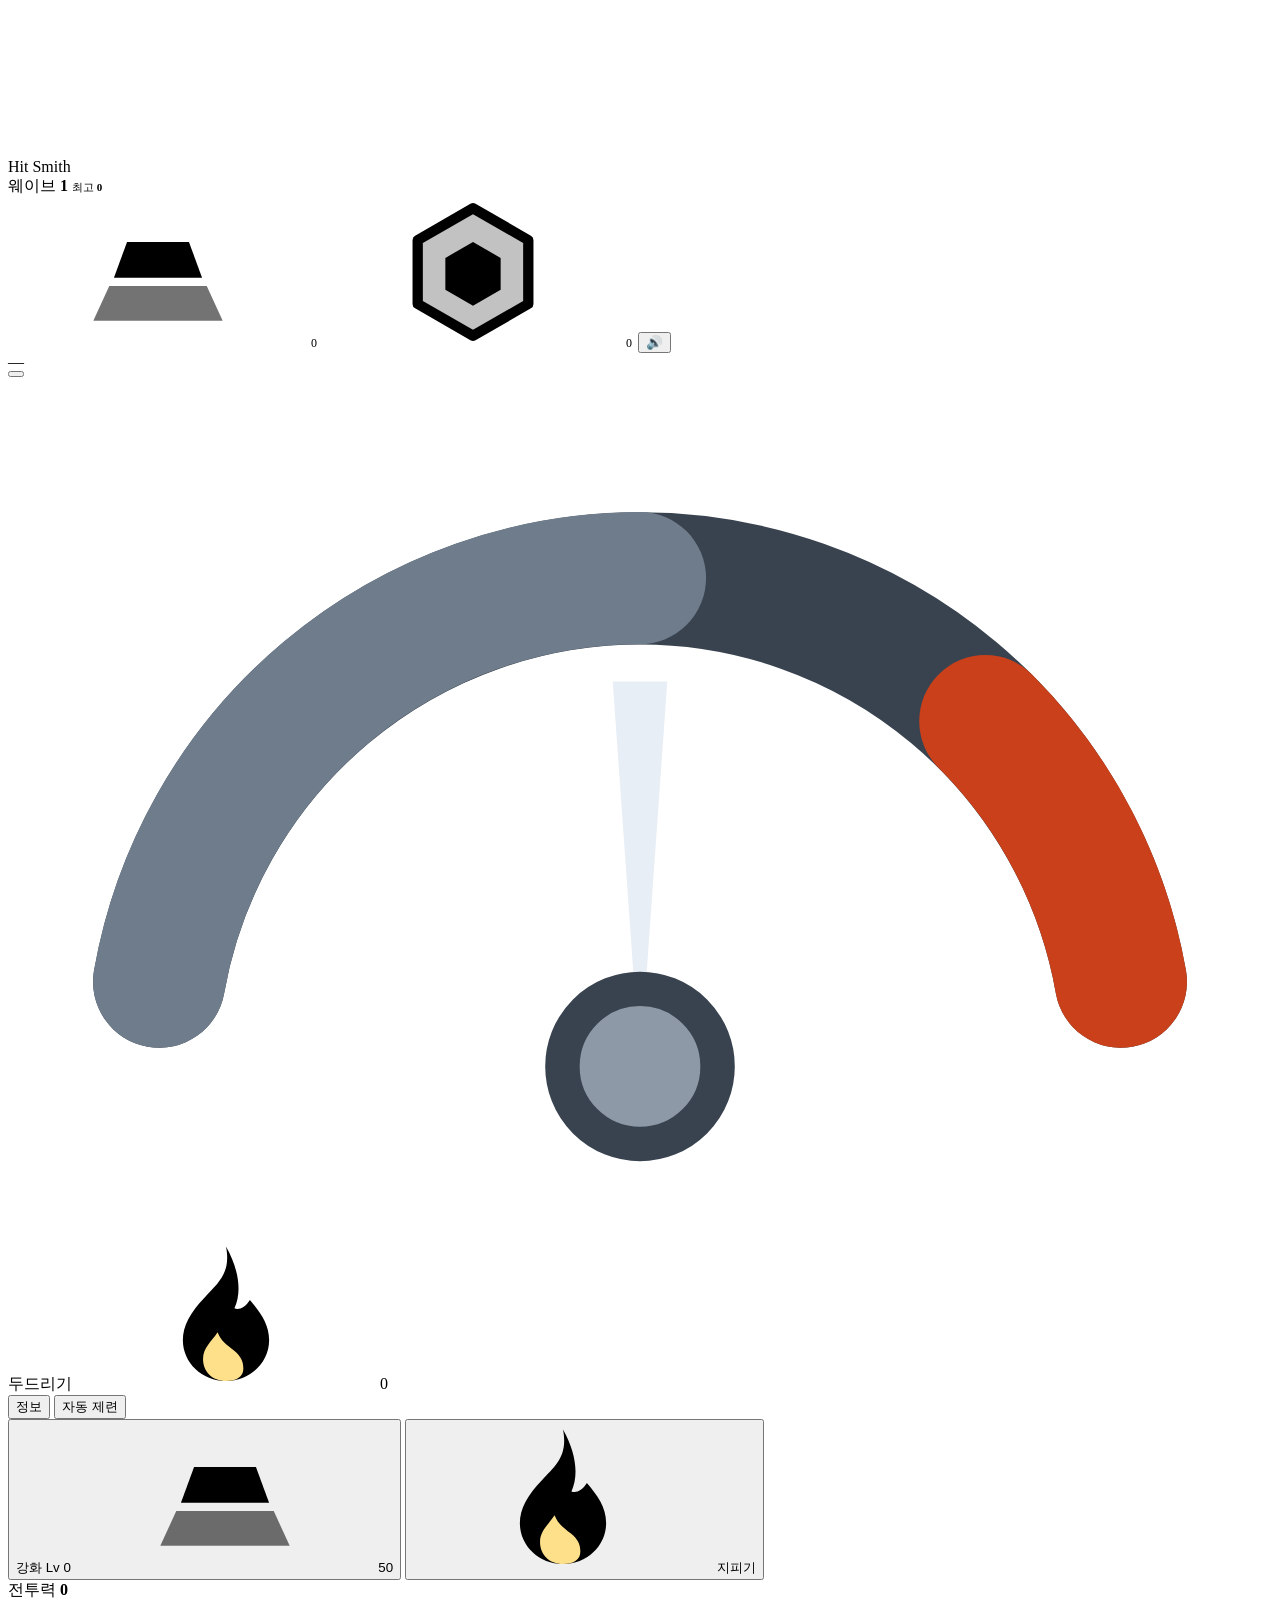
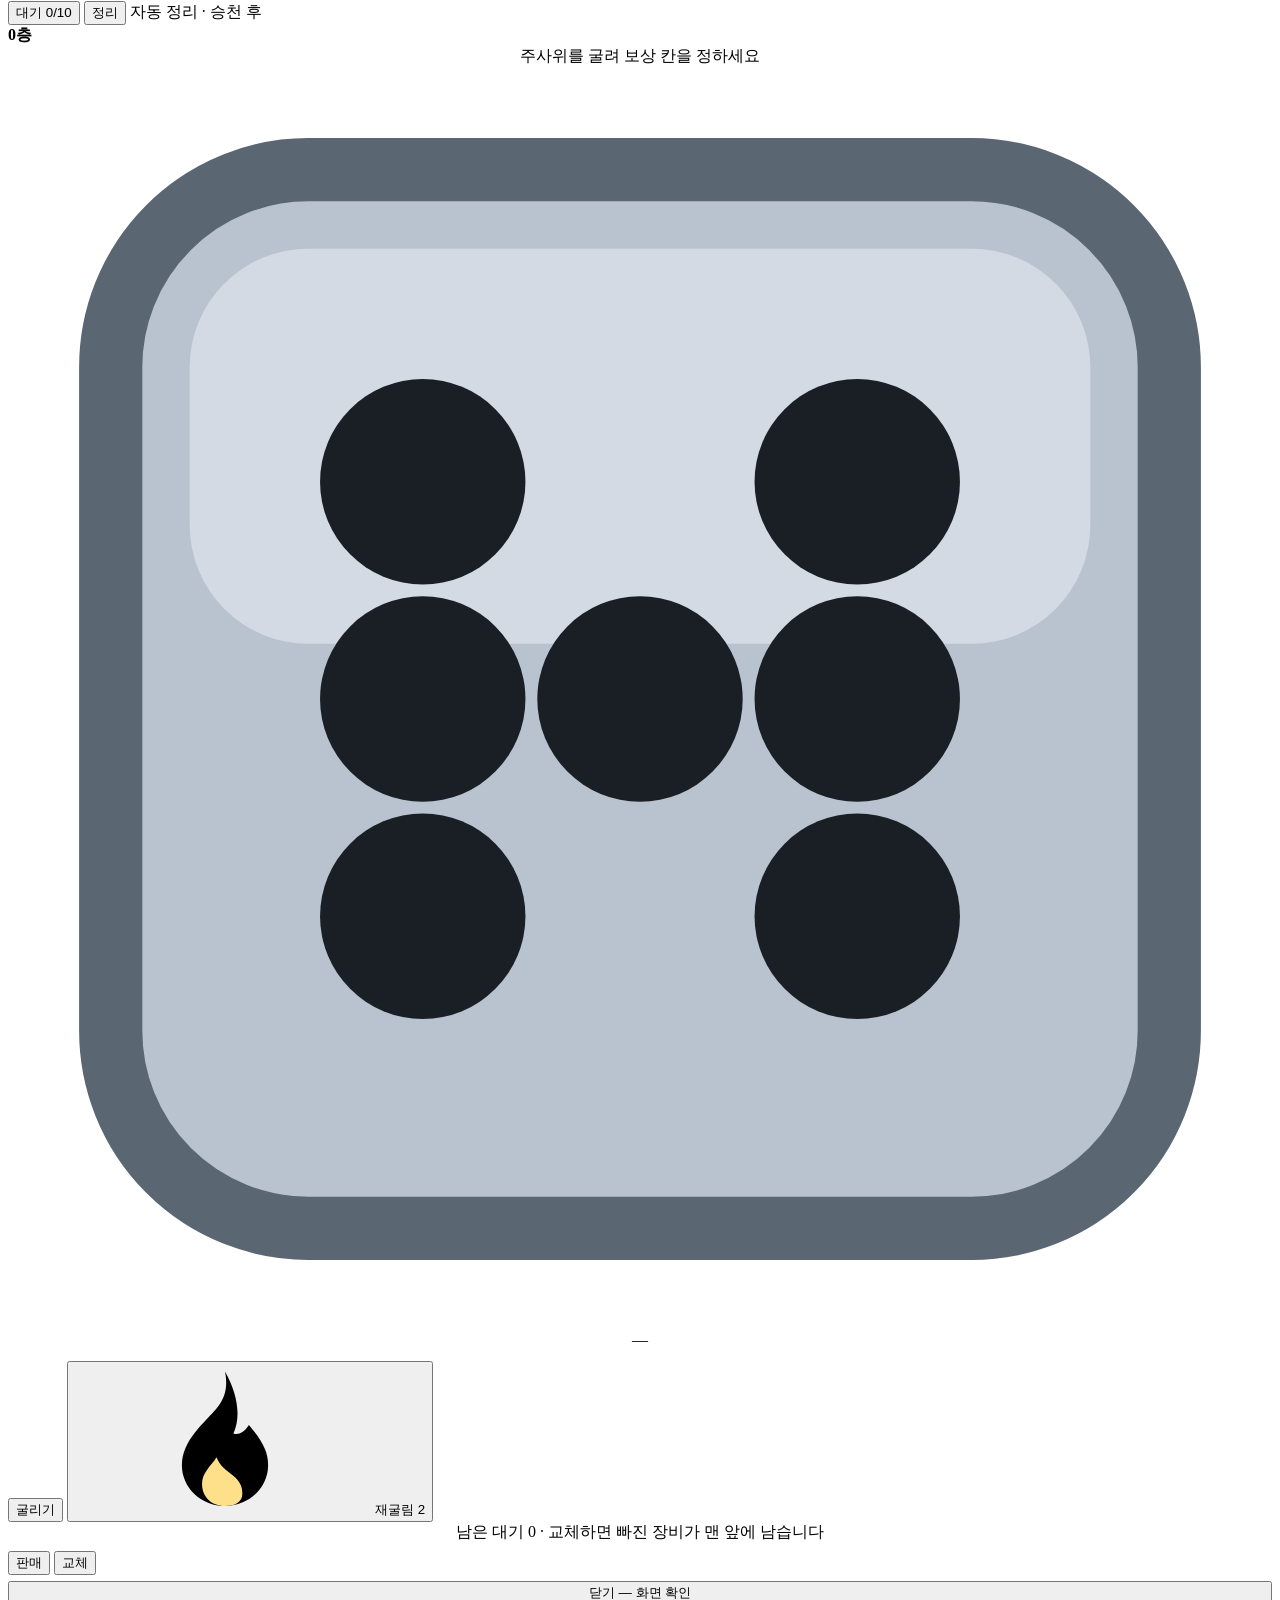
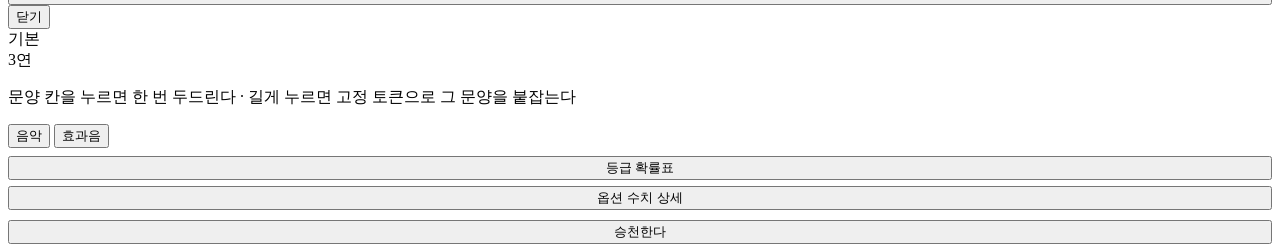
==== src/parts/20-body.html @ b0823019 "050 검증 통과 - 소스 조각화 src/parts 19조각 + manifest, tools/build.js(--check), smoke와 checklist 맨 앞 --check," ====
</style>
</head>
<body>
<div id="stage"></div><!-- 뒤 겹 캔버스: 배경·화로·모루 (007/008) -->
<div id="fx"></div><!-- 앞 겹 캔버스: 불티·바운스 (008) -->

<!-- ══ 인라인 SVG 심볼 — 재화·UI 6개만 ══
     부위 아이콘 18개는 011 에서 지웠다. 009 가 픽셀 스프라이트로 갈아탄 뒤
     캔버스 없는 환경(node harness)의 폴백으로만 남아 있었는데, harness 는
     로직 검사용이고 아이콘 픽셀은 검사 대상이 아니다 — 폴백을 위해 4KB 를
     두 벌 유지하는 것이 원칙 2(최소 해법)에 어긋난다. 지금은 캔버스가 없으면
     빈 칸이 나온다.
     아래 6개는 DOM 에 직접 박혀 있어 스프라이트로 대체되지 않는다.
     016 이 더했던 톱니(s-cog)는 **027 이 걷었다** — 그 버튼이 열던 설정 팝업이
     없어졌다. 심볼도 같이 지운다(쓰는 곳 없는 그림을 남기지 않는다, 원칙 2). -->
<svg id="sprite" xmlns="http://www.w3.org/2000/svg"><defs>

<!-- ── 재화·UI ── -->
<symbol id="s-gold" viewBox="0 0 32 32">
  <path d="M5.6 19h20.8l3.4 7.4H2.2z" fill="currentColor" opacity=".55"/>
  <path d="M9.4 9.6h13.2l2.8 7.6H6.6z" fill="currentColor"/>
</symbol>
<symbol id="s-token" viewBox="0 0 32 32">
  <path d="M16 2.4 27.8 9.2v13.6L16 29.6 4.2 22.8V9.2z" fill="currentColor" opacity=".24"/>
  <path d="M16 2.4 27.8 9.2v13.6L16 29.6 4.2 22.8V9.2z" fill="none" stroke="currentColor" stroke-width="2.2" stroke-linejoin="round"/>
  <path d="M16 9.6 21.9 13v6.8L16 23.2 10.1 19.8V13z" fill="currentColor"/>
</symbol>
<symbol id="s-dust" viewBox="0 0 32 32">
  <path d="M16 1.6 18.7 13.3 30.4 16 18.7 18.7 16 30.4 13.3 18.7 1.6 16 13.3 13.3Z" fill="currentColor"/>
</symbol>
<symbol id="s-ticket" viewBox="0 0 32 32">
  <path d="M3.4 8.4h25.2v4.6a3 3 0 0 0 0 6v4.6H3.4V19a3 3 0 0 0 0-6z" fill="currentColor" opacity=".26" stroke="currentColor" stroke-width="1.9" stroke-linejoin="round"/>
  <path d="M12.4 11.4v9.2" fill="none" stroke="currentColor" stroke-width="1.7" stroke-dasharray="2 2.6" stroke-linecap="round"/>
</symbol>
<symbol id="s-flame" viewBox="0 0 32 32">
  <path d="M16 1.6c1.1 5.6-1.6 7.7-4.5 10.8C8.4 15.6 6.8 18.5 6.8 21.6 6.8 26.4 10.9 30.3 16 30.3s9.2-3.9 9.2-8.7c0-3.5-1.9-6-4.1-8.6-1 1.6-2.3 2.2-3.3 1.8 1.6-3.5 1-8.2-1.8-13.2z" fill="currentColor"/>
  <path d="M16 30.3c-2.9 0-4.9-2-4.9-4.7 0-2.4 1.8-3.7 3.1-5.7.8 2 2 2.7 3.5 3.9 1.4 1.2 2 2.2 2 3.9 0 1.7-1.4 2.6-3.7 2.6z" fill="#ffe08a"/>
</symbol>
<symbol id="s-charge" viewBox="0 0 32 32">
  <path d="M18.4 1.6 7.2 17.8h7.1L13 30.4 24.8 13.6h-7.4z" fill="currentColor"/>
</symbol>
</defs></svg>


<!-- ══ 세로 3단 (010 §1) ══
     상단 HUD(고정) / 중앙 포커스(모루·화로) / 하단 관리 패널(자체 스크롤).
     감싸기만 했다 — 안쪽 id·class·라벨은 하나도 바뀌지 않았다. -->
<!-- ══ 047 R1 — 세로 우선 골격 ══════════════════════════════════════
     위에서 아래로: HUD / 무대 / 모루 장면 / 열기 줄 / 손잡이 줄 / 장비 띠 /
     대기열 띠 / 탭바. 010 의 세로 3단(#hud·#focus·#manage)을 대신한다.

     ⚠ **`#scene`(모루 장면 + 열기 줄)은 탭 판 «밖»이다.** 047 §2②가 요구하는
       「가로에서는 오른쪽 칸만 탭 판으로 바뀌고 왼쪽(무대·모루)은 그대로」는
       장면이 `#tabForge` 안에 있으면 성립하지 않는다 — 탭을 바꾸면 판이
       통째로 사라지기 때문이다. 세로에서 장면이 함께 사라지는 것(§2②의
       「장면 포함」)은 `body[data-tab]` 로 세로에서만 숨겨 만든다.
     ⚠ 요소는 **하나도 지우지 않았다.** `#mob`·`#bar`·`#hpbar`·`#foes`·`#plate`·
       `#spinlbl`·`#chg`·`#spinq`·`#ascgate`·`#asell`·`#bOdds`·`#bStats` 전부
       id 와 `data-s` 그대로 자리만 옮겼다(CORE 가 쓰거나 검사가 읽는다). -->
<div id="hud">
<div id="plate"><span>Hit Smith</span></div>

<div class="panel" id="hudbar">
  <div class="row">
    <div><span class="dim" data-s="ui.wave">웨이브</span> <b class="num gv" id="wv">1</b><span id="wvg"></span>
      <span id="star" style="color:var(--g14)"></span>
      <span class="dim num" style="font-size:11px"> <span data-s="ui.best">최고</span> <b id="top">0</b></span></div>
    <div class="num" style="font-size:12px">
      <span style="color:var(--brass)"><svg class="ci"><use href="#s-gold"/></svg> <span id="gold">0</span></span>
      &nbsp;<span style="color:var(--ember)"><svg class="ci"><use href="#s-token"/></svg> <span id="tok">0</span></span>
      <!-- 049 §2④ — 소리 끄고 켜기. HUD 한 줄 오른쪽 끝 · 아이콘만(글자를 넣으면 40px 줄이 넘친다). -->
      &nbsp;<button id="snd" type="button" aria-pressed="true" data-stitle="ui.sndTip" title="소리">🔊</button>
    </div>
  </div>
</div>
<!-- 전투 무대 (013). **빈 칸이다** — 3층 패럴랙스·몹·용사는 뒤 겹 캔버스가
     이 사각형 안에 그린다. z-index:-1 캔버스가 비쳐야 하므로 배경을 주지 않는다
     (017 의 「칠했다 ≠ 보인다」 — 감싼 요소가 불투명하면 캔버스가 통째로 가려진다).
     047: 몹 줄·체력 막대·적 글자는 무대 «위에 겹친다» — HUD 한 줄을 40px 로
     묶으려면 이 넷이 HUD 밖으로 나와야 했다. `#foes` 는 CORE 의 newWave() 가
     글자를 쓰는 자리라 **남아 있어야 한다**(보이지 않아도 된다 — §3). -->
<div id="arena">
  <div id="mob"></div>
  <div id="arenafoot">
    <div id="bar"><div id="fill"></div></div>
    <div id="hpbar"><div id="hpghost"></div><div id="hpfill"></div></div>
    <div id="foes">—</div>
  </div>
</div>
</div><!-- /#hud -->

<!-- ══ 모루 장면 + 열기 줄 (047 §2①③) ══
     탭 판 밖에 있다(위 ⚠). 세로에서는 다른 탭을 고르면 `body[data-tab]` 로 숨는다. -->
<div id="scene">
<div class="panel" id="forge">
  <!-- 047 §2③ — `#spin` 이 **장면 전체를 덮는 투명한 버튼**이 된다. 장면 어디를
       눌러도 친다. id·`.primary` 는 그대로다(026·033·AD6 이 읽는다). 위에 얹힌
       것(`#asc`·`.reel`·`#pity`)은 쌓임 순서로 이 버튼보다 앞이라 각자의 일을 한다.
       **DOM 에서 먼저 둔다** — 뒤에 오는 형제가 같은 z 에서 위에 쌓인다. -->
  <button id="spin" class="primary" aria-describedby="spincap"></button>
  <!-- 027 B-2: 승천은 한 주기의 **끝**인데 016 이 톱니 안에 숨겨 뒀다. 조건이
       찼을 때만, 굴리지 않고 보이는 자리에 둔다. 047: 장면 맨 위에 얹힌다. -->
  <button id="asc" class="hot" style="display:none" data-s="ui.ascend">승천</button>
  <!-- 화로 압력계: 바늘이 스핀마다 오르고 적색 구간에 닿으면 강제 정렬.
       047: 장면 왼쪽 위에 작게 얹힌다. -->
  <!-- 047 2차 (제안 ①) — **글자를 내리고 `title` 로.** 바늘과 막대가 같은 말을
       하고 있었고, 첫 화면의 글자 수를 줄이는 것이 §2① 의 목표다. `#pitytxt` 는
       지우지 않는다 — 비워 두고, 숫자는 `renderFast` 가 이 요소의 `title` 에 쓴다. -->
  <div id="pity" data-stitle="ui.pityTip" title="화로압">
    <div id="pgauge">
      <svg viewBox="0 0 44 30">
        <path d="M5.26 21.05A17 17 0 0 1 38.74 21.05" fill="none" stroke="#39434f" stroke-width="4.6" stroke-linecap="round"/>
        <path d="M5.26 21.05A17 17 0 0 1 22 7" fill="none" stroke="#6f7c8b" stroke-width="4.6" stroke-linecap="round"/>
        <path d="M34.02 11.98A17 17 0 0 1 38.74 21.05" fill="none" stroke="#c9401a" stroke-width="4.6" stroke-linecap="round"/>
        <g id="pneedle"><path d="M22 24 21.05 10.6h1.9z" fill="#e8eef5"/></g>
        <circle cx="22" cy="24" r="2.7" fill="#8e99a8" stroke="#39434f" stroke-width="1.2"/>
      </svg>
    </div>
    <div class="pcol">
      <span id="pitytxt" class="dim num"></span>
      <div class="bar"><div id="pityfill"></div></div>
    </div>
  </div>
  <!-- 문양 칸. 047: 고정 안내는 대기열 줄에서 빼고 이 칸의 `title` 로 옮겼다
       (§2① — 첫 화면의 글자를 줄인다). `#hearth` 는 문양 칸을 담는 띠로 남는다. -->
  <div id="hearth" data-stitle="ui.tapLockTip" title="문양 칸을 누르면 한 번 두드린다 · 길게 누르면 고정 토큰으로 그 문양을 붙잡는다">
    <div id="reels"></div>
  </div>
  <div id="msg"></div>
  <!-- 모루 아래 작은 캡션. 033 ② 의 「대기열 정리」 글자 바꿈이 여기서 일어난다 —
       바꾸는 쪽(renderFast)은 그대로 `#spinlbl`·`#chg`·`#spinq` 를 쓴다. -->
  <!-- 049 §2⑥ — 모루 밑 메트로놈 + 판정 게이지. 캡션 **위**, 모루 **아래**다.
       `aria-hidden` : 화면 낭독기에 바늘 좌표를 읽어 줄 이유가 없다(판정 글자는 #msg 가 든다). -->
  <div id="beat" aria-hidden="true">
    <i class="zone z3"></i><i class="zone z2"></i><i class="zone z1"></i>
    <i id="beatticks"></i><i id="beatneedle"></i><i id="beatdot"></i>
    <span id="beatjudge"></span>
  </div>
  <div id="spincap" class="dim"><span id="spinlbl">두드리기 </span><svg class="ci" style="color:var(--ember)"><use href="#s-flame"/></svg> <span class="num" id="chg">0</span><span id="spinq"></span></div>
</div>
<!-- 열기 줄 — 충전 온도계를 **가로 막대**로 눕히고 오른쪽 끝에 정보 버튼. -->
<div id="openrow">
  <div id="therm"><i id="thermf"></i></div>
  <button id="bInfo" data-s="ui.info" data-stitle="ui.infoTip">정보</button>
  <!-- 049 F3 — 「견습생」이 **「자동 제련」**이 되어 손잡이 줄에서 여기로 왔다(사용자 결정).
       요소도 id 도 그대로다 — 코드 이름(`apprOn`·`S.auto`·`'apprentice'` 출처)은 안 바꾼다.
       모루 바로 아래, 「누르는 곳」과 「대신 누르게 하는 곳」이 한자리에 모인다. -->
  <button id="auto" data-s="ui.autoForge" data-stitle="ui.autoForgeTip">자동 제련</button>
</div>
</div><!-- /#scene -->

<!-- ══ 탭 넷 (016) ══ 제련(손잡이·장비·대기열) · 던전 · 테크.
     **라우터가 아니다** — 판이 전부 DOM 에 살아 있고 보이는 것 하나만 바뀐다. -->
<div class="tabpane on" id="tabForge">
<div id="dock">
  <!-- 손잡이 줄 — 강화 · 견습생 · 지피기. 047: 옛 `#manage` 첫 패널의
       `#lv`·`#up`·`#cost` 가 여기로 왔다(요소 그대로). -->
  <div id="handles">
    <button id="up"><span data-s="ui.upgrade">강화</span> <span class="dim" data-s="ui.forgeLvShort">Lv</span> <span class="num" id="lv">0</span> <svg class="ci" style="color:var(--brass)"><use href="#s-gold"/></svg> <span class="num" id="cost">50</span></button>
    <button id="ad"><svg class="ci"><use href="#s-flame"/></svg> <span id="adtxt" data-s="ui.stokeShort">지피기</span></button>
  </div>
  <!-- 장비 띠 — 착용 6칸 한 줄. 원칙 8: 인벤토리가 아니다. -->
  <div id="gearband">
    <span id="pwrap" class="dim num"><span data-s="ui.power">전투력</span> <b id="pw">0</b></span>
    <div id="gear"></div>
  </div>
  <!-- 대기열 띠 — 041 제안 9: **틱마다 나타났다 사라지지 않는다.** 비어도 같은
       자리·같은 높이로 있다(빈 점). 누르면 하는 일은 지금과 같다(openCmp). -->
  <div id="qband">
    <button id="open"><span class="dim" data-s="ui.queue">대기</span> <span class="num" id="qn">0</span><span class="dim">/</span><span class="num" id="qm">10</span><span id="qdots"></span></button>
    <button id="autores" data-s="ui.sort">정리</button>
    <span id="autoresLock" class="dim" data-s="ui.autoresLocked" data-stitle="ui.autoresLockedTip" title="자동 정리는 첫 승천에 열린다">자동 정리 · 승천 후</span>
  </div>
</div>
</div><!-- /#tabForge -->

<div class="tabpane" id="tabTower">
<div class="panel" id="pTower" style="display:none">
  <div class="row" style="margin-bottom:7px">
    <span class="dim"><span data-s="tower.title">무한의 층</span> <span style="color:var(--g9)"><svg class="ci"><use href="#s-ticket"/></svg> <b class="num" id="tk">2</b></span></span>
    <span class="dim num"><span data-s="ui.best">최고</span> <b id="best" style="color:var(--text)">0</b><span data-s="tower.floor">층</span></span>
  </div>
  <!-- 던전 띠 (019): 013 타일 + 015 몹을 팔레트만 갈아 다시 쓴다. 새 그림 0장. -->
  <div class="dband" id="tband"><i id="tguard"></i><b id="tfloor" data-s="tower.unvisited">미답</b></div>
  <button id="tower" class="primary" style="width:100%" data-s="tower.challenge">도전 — 오른 층만큼 별가루</button>
</div>
</div><!-- /#tabTower -->

<div class="tabpane" id="tabTech">
<div class="panel" id="pTech" style="display:none">
  <div class="row" style="margin-bottom:8px">
    <span class="dim" data-s="tech.title">테크트리</span>
    <span class="num" style="color:var(--g9)"><svg class="ci"><use href="#s-dust"/></svg> <span id="dust">0</span> <span data-s="tech.dust">별가루</span></span>
  </div>
  <div id="tech"></div>
</div>
</div><!-- /#tabTech -->

<!-- 하단 탭바. 최고 웨이브 10 전까지 **탭바 자체가 없다** (원칙 7).
     탭이 하나뿐인 탭바는 거짓말이다 — 게이트가 열리는 순간 셋이 함께 나타난다. -->
<div id="tabs" style="display:none">
  <button id="tbForge" class="on" data-s="tab.forge">제련</button>
  <button id="tbTower" data-s="tab.dungeon">던전</button>
  <button id="tbTech" data-s="tab.tech">테크</button>
</div>

<div id="dice">
  <!-- 층 등반 (019): 숫자가 오르는 동안 띠가 한 주기 흐른다. 캔버스를 쓰지 않아
       절전과 무관하고, 색은 층수에서 무대와 같은 공식으로 파생한다. -->
  <div class="dband" id="dband"><i id="dguard"></i><b id="dfloor" data-s="tower.floor0">0층</b></div>
  <div style="text-align:center;margin-bottom:10px">
    <div class="dim" id="dmsg" data-s="dice.hint">주사위를 굴려 보상 칸을 정하세요</div>
    <div id="dval">
      <svg class="die" id="ddie" data-v="0" viewBox="0 0 32 32">
        <rect x="2.6" y="2.6" width="26.8" height="26.8" rx="5" fill="#b9c3cf" stroke="#5b6673" stroke-width="1.6"/>
        <rect x="4.6" y="4.6" width="22.8" height="10" rx="3" fill="#d3dae3"/>
        <g fill="#1a1f26">
          <circle class="p tl" cx="10.5" cy="10.5" r="2.6"/><circle class="p tr" cx="21.5" cy="10.5" r="2.6"/>
          <circle class="p ml" cx="10.5" cy="16"   r="2.6"/><circle class="p mr" cx="21.5" cy="16"   r="2.6"/>
          <circle class="p bl" cx="10.5" cy="21.5" r="2.6"/><circle class="p br" cx="21.5" cy="21.5" r="2.6"/>
          <circle class="p c"  cx="16"   cy="16"   r="2.6"/>
        </g>
      </svg>
      <span id="dnum">—</span>
    </div>
  </div>
  <div id="board"></div>
  <div class="row" style="margin-top:12px">
    <button id="droll" class="primary" style="flex:1" data-s="dice.roll">굴리기</button>
    <button id="dad" style="flex:1"><svg class="ci"><use href="#s-flame"/></svg><span data-s="dice.reroll">재굴림</span> <span id="dleft">2</span></button>
  </div>
  <button id="dtake" style="width:100%;margin-top:6px;display:none" data-s="dice.claim">보상 받기</button>
</div>

<div id="cmp">
  <div class="dim" style="text-align:center;margin-bottom:8px">
    <span data-s="cmp.left">남은 대기</span> <span class="num" id="qn2">0</span> · <span data-s="cmp.note">교체하면 빠진 장비가 맨 앞에 남습니다</span>
    <div id="cstat" class="num" style="margin-top:4px;color:var(--text)"></div>
  </div>
  <div class="card" id="cOld"></div>
  <div class="card new" id="cNew"></div>
  <div class="row">
    <button id="bSell" style="flex:1" data-s="cmp.sell">판매</button>
    <button id="bEquip" class="primary" style="flex:1" data-s="cmp.swap">교체</button>
  </div>
  <button id="cclose" style="width:100%;margin-top:6px" data-s="cmp.close">닫기 — 화면 확인</button>
</div>

<!-- 026: 광고 중 입력 차단막. 통을 새로 만드는 것이 아니라 «막» 하나다. -->
<div id="adwall"></div>

<!-- ══ 상세 팝업 (016) ══ 통 하나 · 절 넷. 메인에서 덜어낸 표와 상세가 여기 산다.
     절들은 닫혀 있어도 DOM 에 그대로 있어 render() 와 checklist 선택자가 살아 있다. -->
<div id="pop">
  <div class="pophead"><b id="ptitle"></b><button id="pclose" data-s="pop.close">닫기</button></div>
  <div id="pstat" class="num"></div>
  <div class="popsec" id="popOdds">
    <div class="odds"><span class="ol" data-s="odds.base">기본</span><div class="obar" id="ob0"></div></div>
    <div class="odds"><span class="ol" data-s="odds.three">3연</span><div class="obar" id="ob2"></div></div>
    <div id="olegend"></div>
  </div>
  <div class="popsec" id="popStats"><div id="stats"></div></div>
  <!-- 047 §2④ — 정보 절. 없어진 `#manage` 둘째 단에 있던 것이 전부 여기로 왔다:
       승천 진행 `#ascgate` · 자동 판매 `#asell` · 확률표/옵션 상세로 가는 두 버튼 ·
       고정 토큰 안내 한 문장. **요소는 그대로 옮겼다** — id·`data-s` 가 안 바뀌어
       render() 와 checklist 선택자가 살아 있다(016 「통 하나」 규약 그대로). -->
  <div class="popsec" id="popForge">
    <div id="ascgate" class="dim"></div>
    <div id="asell"></div>
    <p class="dim" id="lockTipTxt" data-s="ui.tapLockTip">문양 칸을 누르면 한 번 두드린다 · 길게 누르면 고정 토큰으로 그 문양을 붙잡는다</p>
    <!-- 049 §2④ — 음악 / 효과음 **따로**. HUD 스피커는 둘 다를 한 번에 끈다. -->
    <div class="qrow" id="sndrow">
      <button id="sndMusic" style="flex:1" data-s="ui.sndMusic">음악</button>
      <button id="sndSfx" style="flex:1" data-s="ui.sndSfx">효과음</button>
    </div>
    <button id="bOdds" style="width:100%;margin-top:8px" data-s="pop.odds">등급 확률표</button>
    <button id="bStats" style="width:100%;margin-top:6px" data-s="pop.stats">옵션 수치 상세</button>
  </div>
  <!-- 027 B-3: 설정 절(#popSet)은 **비었으므로 걷었다.** 안에 있던 자동 판매와
       승천은 제련 탭으로 갔다(B-1·B-2). 승천 «확인» 절(#popAsc)은 그대로 남는다 —
       016 의 통 하나를 계속 쓴다. -->
  <div class="popsec" id="popAsc">
    <div class="dim" id="ascTxt"></div>
    <button id="ascGo" class="hot" style="width:100%;margin-top:10px" data-s="asc.do">승천한다</button>
  </div>
  <div id="popend"></div>
</div>

<!-- 017: 외부 라이브러리 0개. Phaser 3 (vendor 1,196,122B) 를 걷어냈고
     `src/vendor/` 도 지웠다. 이제 게임은 **정말로 이 파일 하나**다 —
     포털 업로드도 Pages 배포도 forge.html 복사 한 번이다.
     새 라이브러리는 다시 계획 세션 승인 사항이다 (원칙 2). -->
<script>
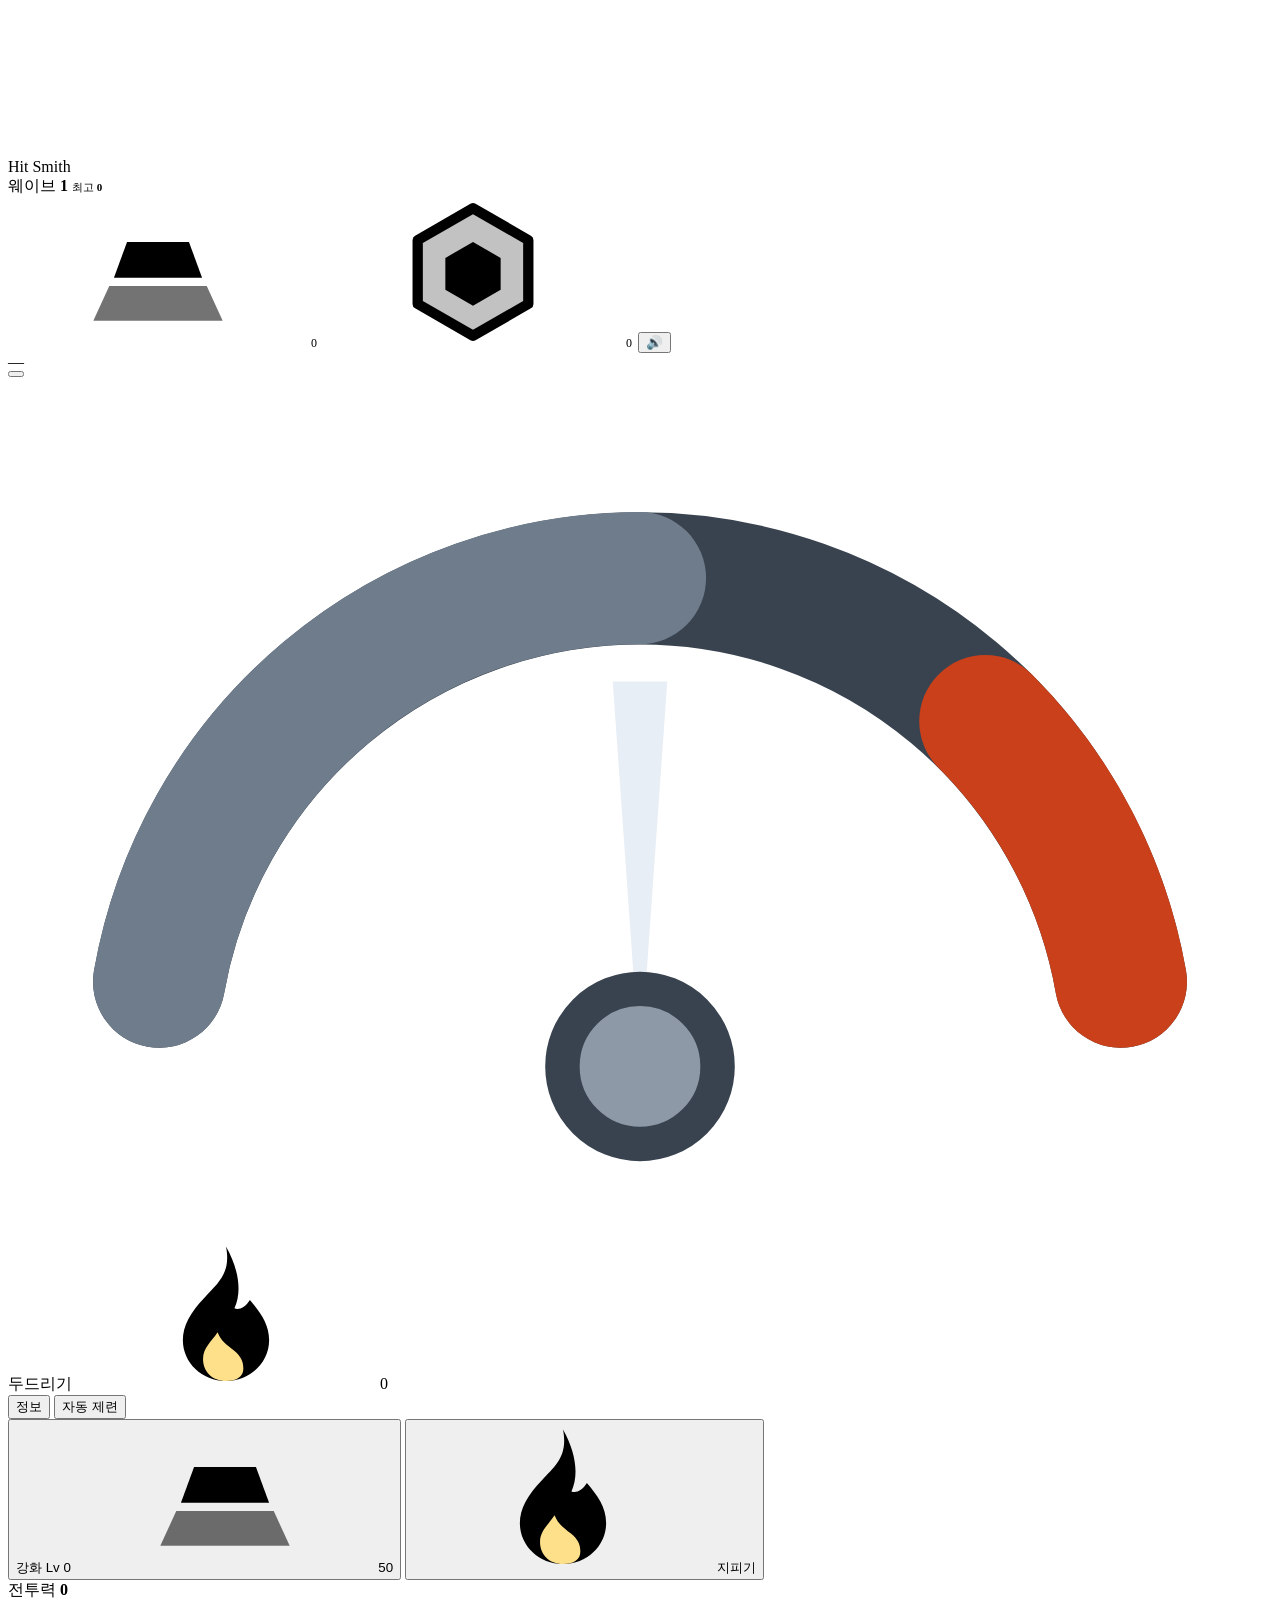
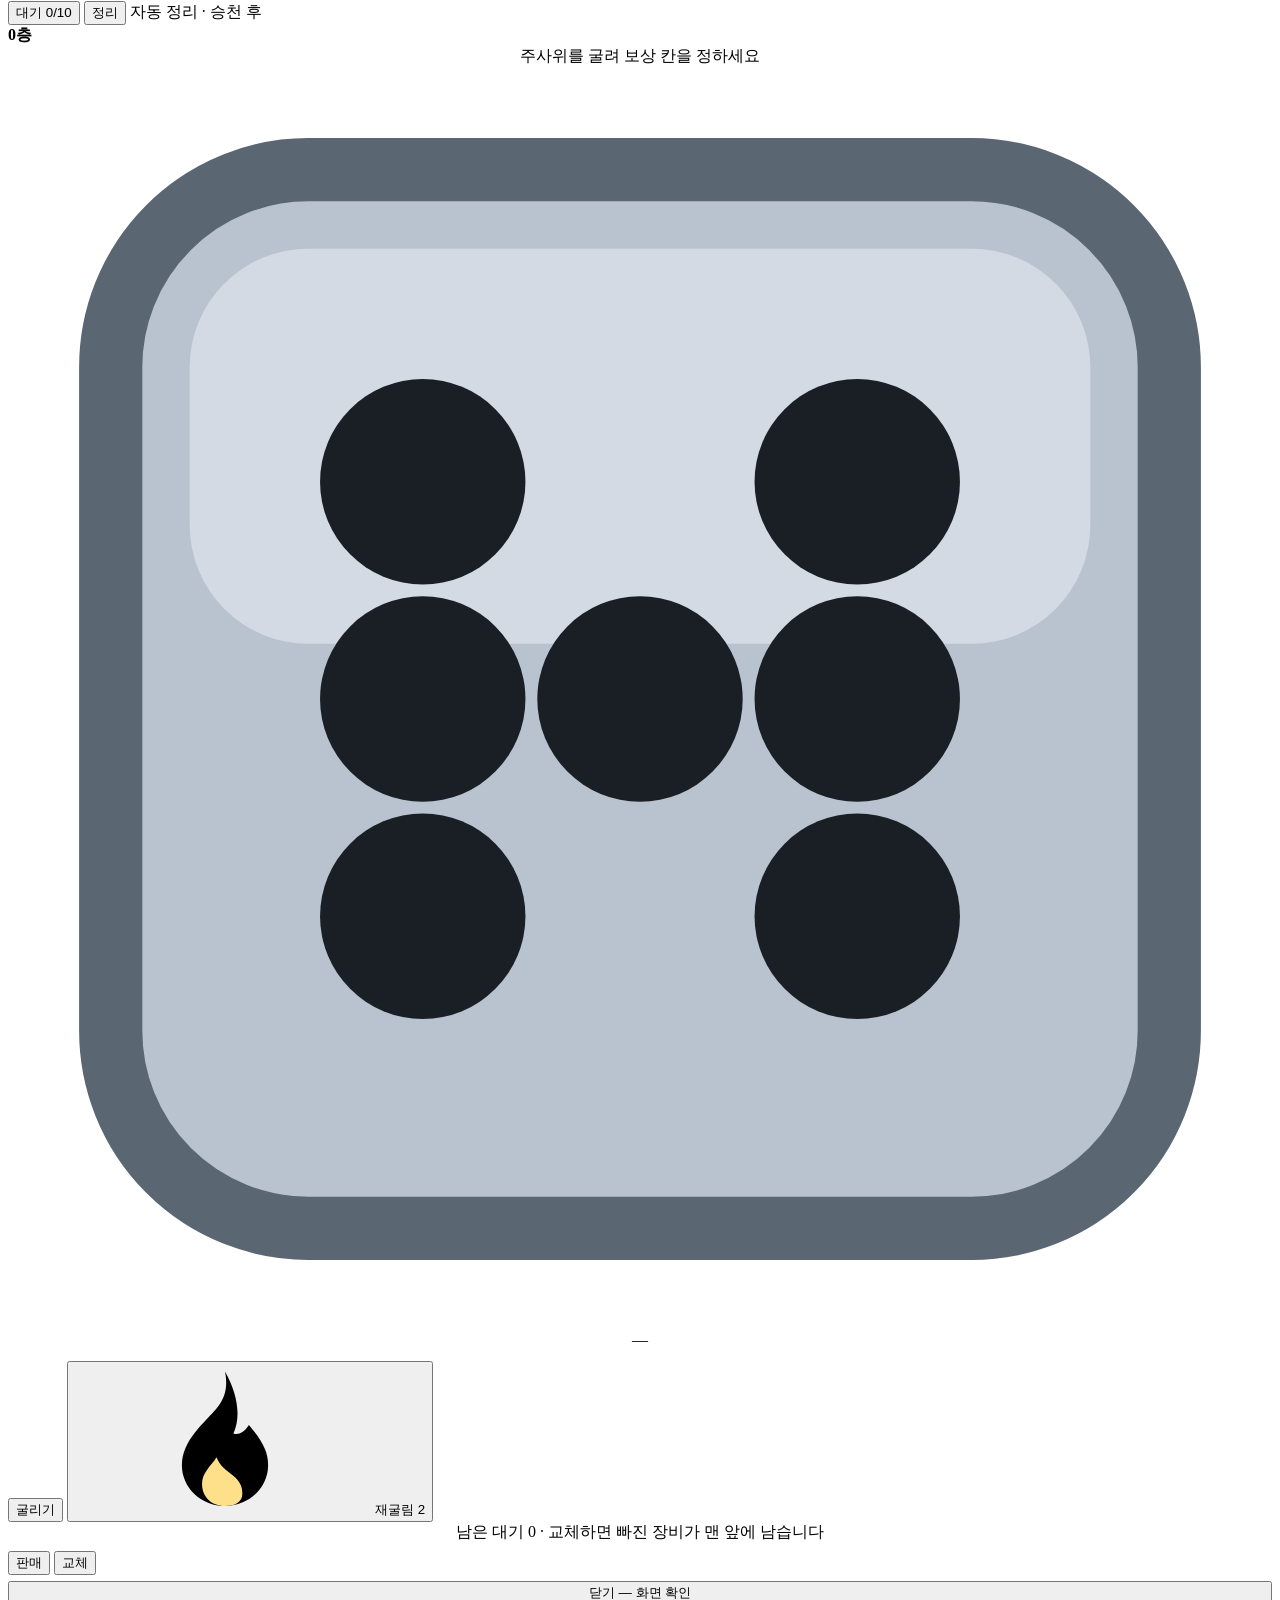
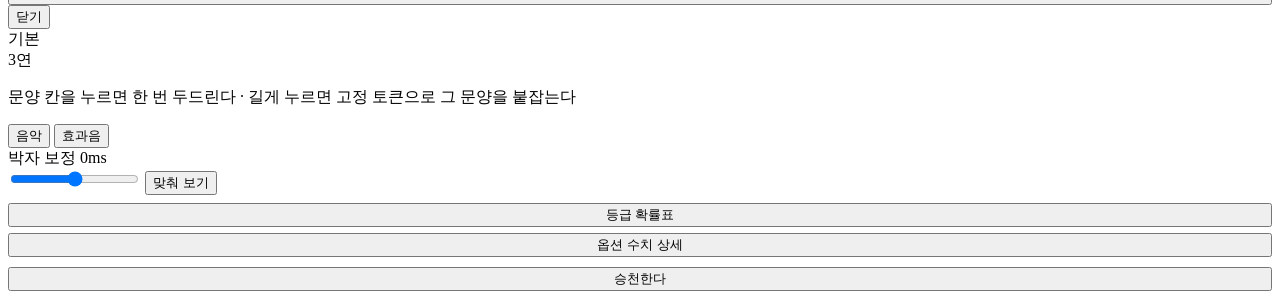
==== commit 828ce30c: "051 R2b 검증 통과 - 피버 게이지(천장 대체, 손 판정만 채움, 특별 주문 + 15초 2연 보장), 박자 보정, 머리 위 체력 막대, 등급 빛기둥, 옛 세이브 천장 초기화 " ====
--- a/src/parts/20-body.html
+++ b/src/parts/20-body.html
@@ -81,9 +81,14 @@
      글자를 쓰는 자리라 **남아 있어야 한다**(보이지 않아도 된다 — §3). -->
 <div id="arena">
   <div id="mob"></div>
+  <!-- 051 ④ (046 §7-e) — 체력 막대가 **머리 위**로 올라왔다. 자리(left·top·width)는
+       `renderFast()` 가 `__view.stage.hp` 에서 받아 놓는다 — 캔버스가 재는 스프라이트
+       머리 꼭지의 바로 위다. 폭은 **CORE 가 쓰던 그대로**다(`#fill`·`#hpfill`·`#hpghost`).
+       뒤 겹(`#fillghost`·`#hpghost`)은 **CSS 전환의 지연**으로 늦게 따라온다 —
+       캔버스를 깨우지 않으므로 절전(011)이 그대로 산다. -->
+  <div id="bar"><div id="fillghost"></div><div id="fill"></div></div>
+  <div id="hpbar"><div id="hpghost"></div><div id="hpfill"></div></div>
   <div id="arenafoot">
-    <div id="bar"><div id="fill"></div></div>
-    <div id="hpbar"><div id="hpghost"></div><div id="hpfill"></div></div>
     <div id="foes">—</div>
   </div>
 </div>
@@ -273,6 +278,17 @@
       <button id="sndMusic" style="flex:1" data-s="ui.sndMusic">음악</button>
       <button id="sndSfx" style="flex:1" data-s="ui.sndSfx">효과음</button>
     </div>
+    <!-- 051 ① — 박자 보정. 블루투스 이어폰은 수백 ms 늦게 들린다(기기가 정하는 값이라
+         `ctx.outputLatency` 로는 다 못 잡는다). 사람이 직접 맞추는 자리다. -->
+    <div id="offrow" data-stitle="ui.offsetTip" title="소리가 늦게 들리면 +, 빨리 들리면 −">
+      <span id="offtxt" class="dim num">박자 보정 0ms</span>
+      <!-- 051 2차 ④ — 「맞춰 보기」 결과는 이 줄 옆에 남는다(#msg 는 다음 제련 글자가 덮는다) -->
+      <span id="offdone" class="dim"></span>
+      <div class="qrow">
+        <input id="offrange" type="range" min="-200" max="200" step="10" value="0" style="flex:1">
+        <button id="offcal" data-s="ui.offsetCal">맞춰 보기</button>
+      </div>
+    </div>
     <button id="bOdds" style="width:100%;margin-top:8px" data-s="pop.odds">등급 확률표</button>
     <button id="bStats" style="width:100%;margin-top:6px" data-s="pop.stats">옵션 수치 상세</button>
   </div>
